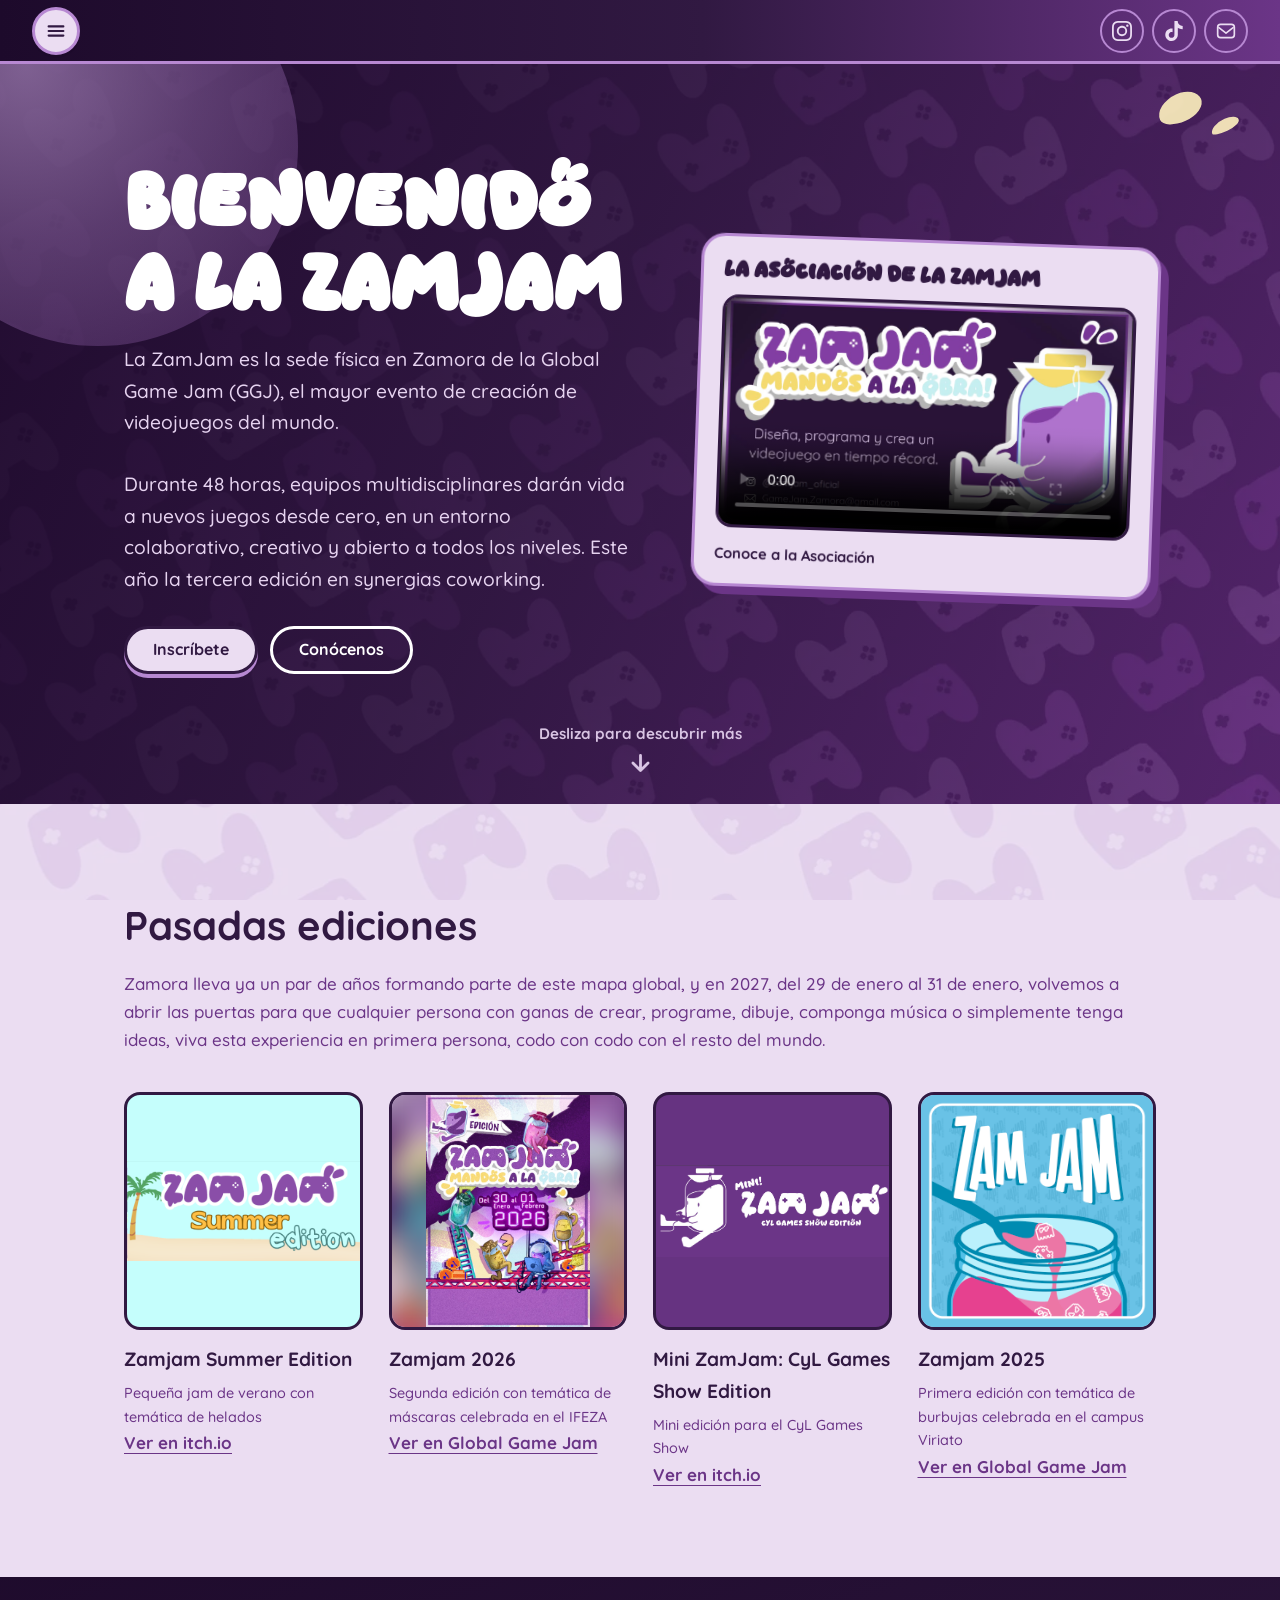
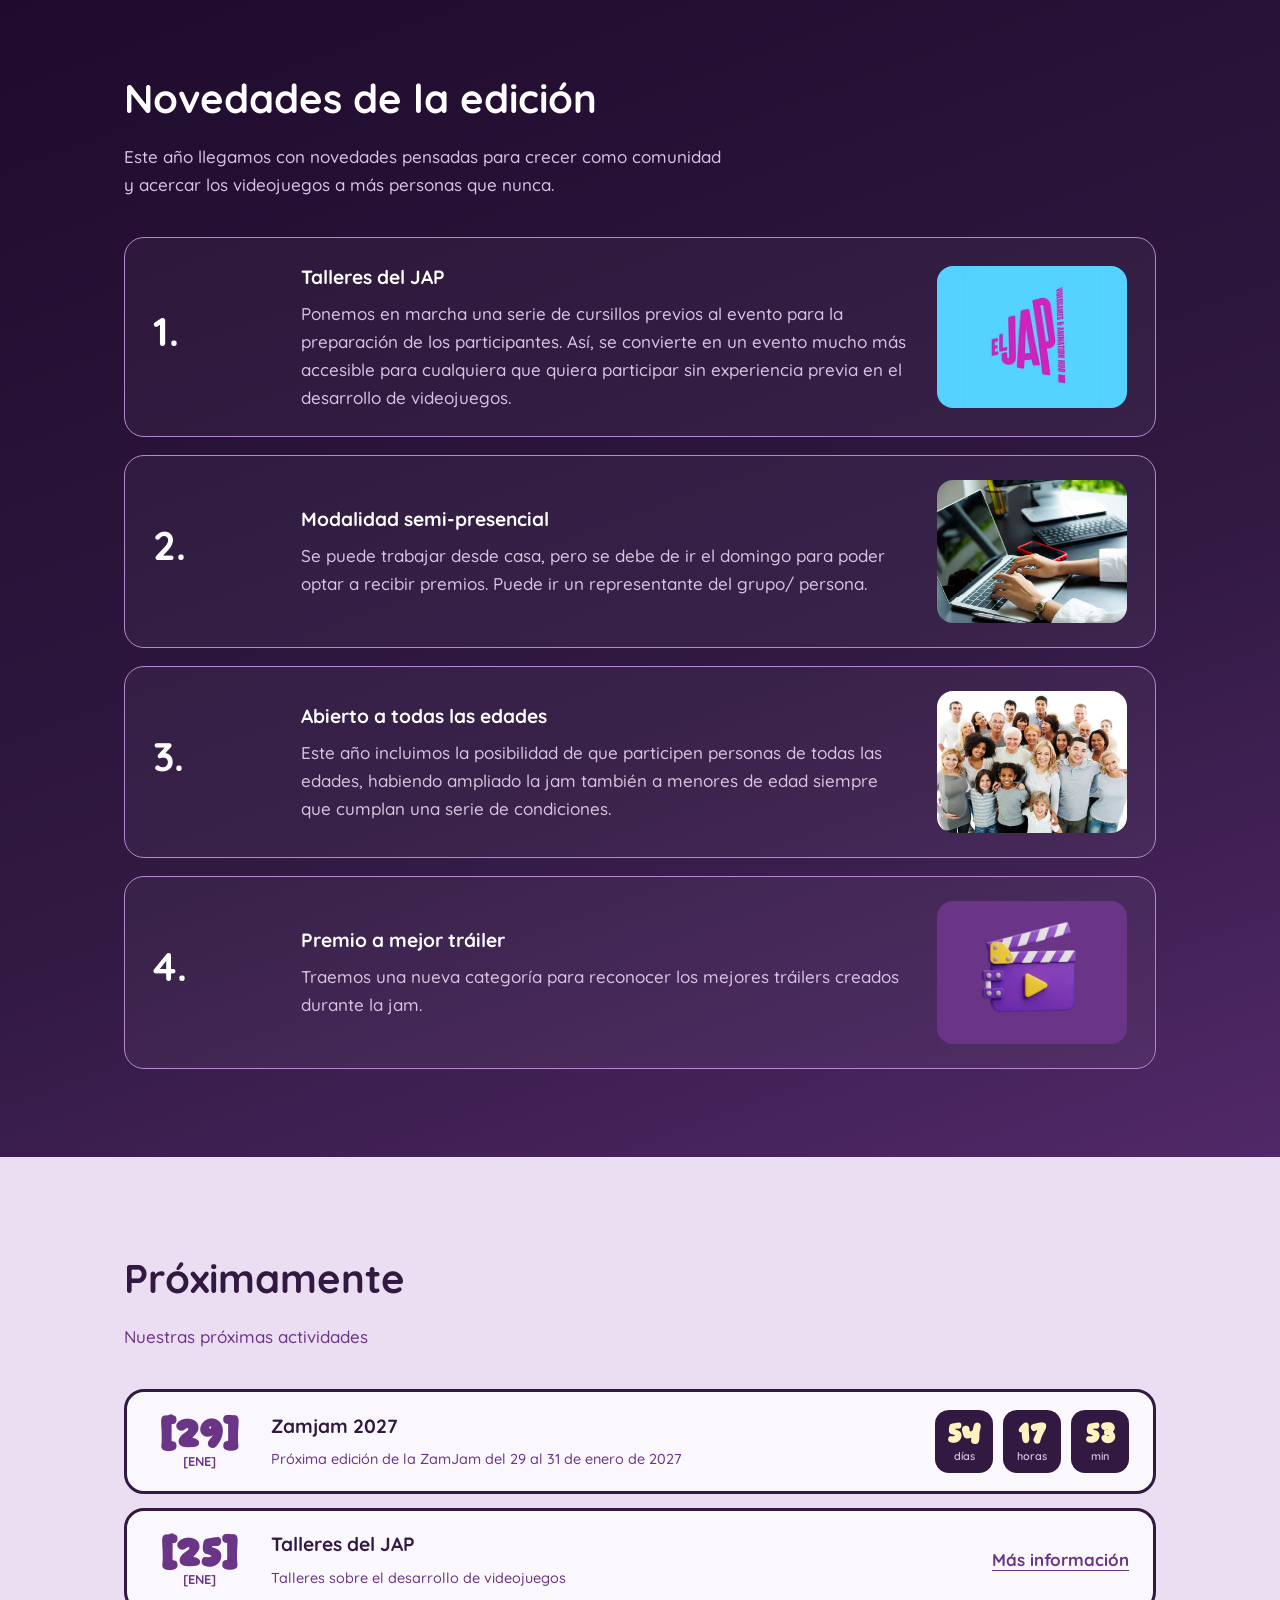
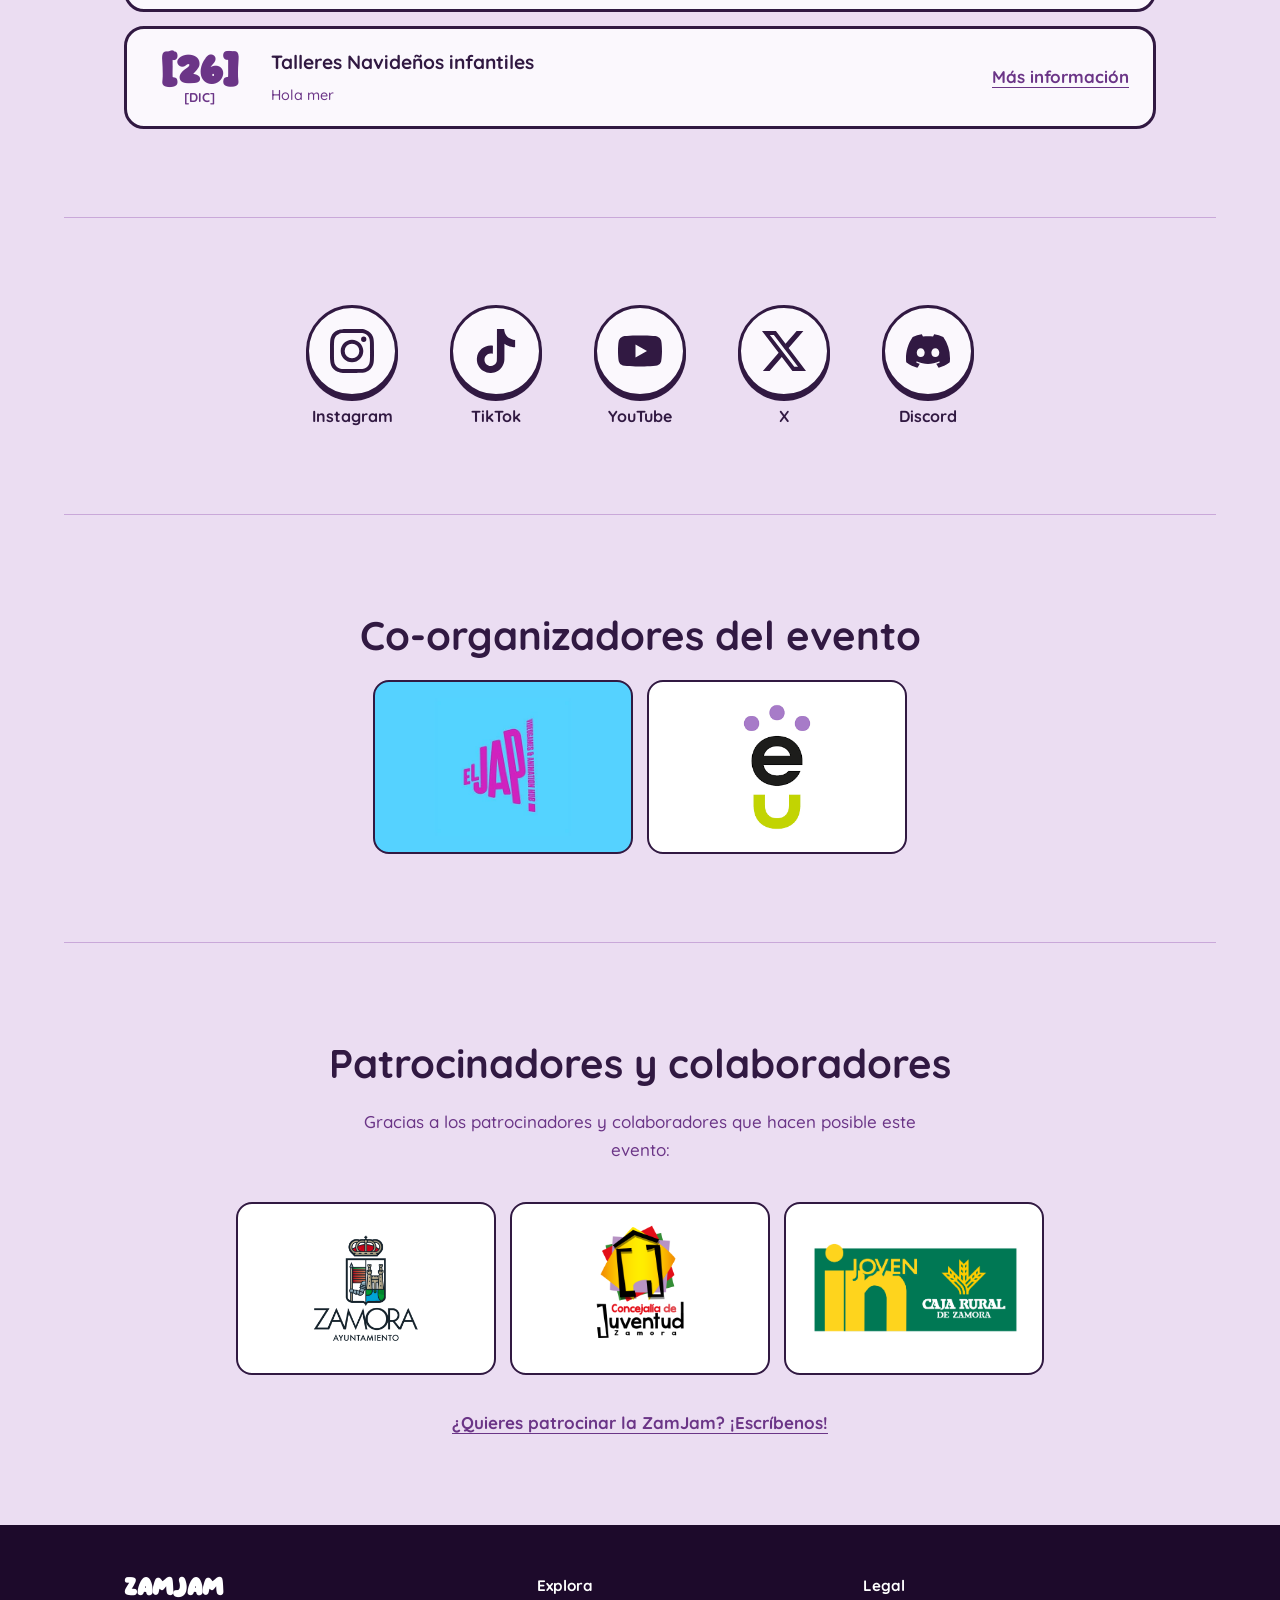
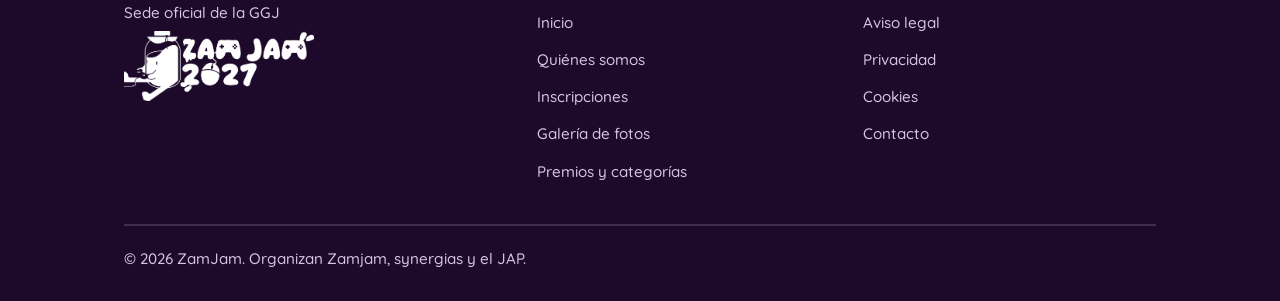
==== index.html @ feb39ad1 "archivos" ====
<!DOCTYPE html>
<html lang="es"><head><meta charset="UTF-8"><meta name="viewport" content="width=device-width,initial-scale=1,viewport-fit=cover">
<title>Inicio – ZamJam</title>
<meta name="description" content="ZamJam: sede oficial de la Global Game Jam en Zamora. Descubre las pasadas ediciones, las novedades y la próxima jam.">
<meta name="theme-color" content="#311942">
<meta property="og:type" content="website"><meta property="og:locale" content="es_ES"><meta property="og:title" content="Inicio – ZamJam"><meta property="og:description" content="ZamJam: sede oficial de la Global Game Jam en Zamora. Descubre las pasadas ediciones, las novedades y la próxima jam.">
<link rel="icon" href="favicon.ico" sizes="48x48"><link rel="icon" type="image/png" sizes="32x32" href="favicon-32.png"><link rel="icon" type="image/png" sizes="192x192" href="favicon-192.png"><link rel="apple-touch-icon" href="apple-touch-icon.png">
<link rel="preconnect" href="https://fonts.googleapis.com"><link rel="preconnect" href="https://fonts.gstatic.com" crossorigin>
<link rel="stylesheet" href="https://fonts.googleapis.com/css2?family=Fredoka:wght@500;600;700&family=Quicksand:wght@500;600;700&display=swap">
<link rel="stylesheet" href="style.css"></head>
<body id="top">
<div data-layout="header"></div>
<main id="contenido" tabindex="-1">
<section class="hero"><div class="wrap">
 <div>
  <h1>Bienvenido a la ZamJam</h1>
  <p class="lead">La ZamJam es la sede física en Zamora de la Global Game Jam (GGJ), el mayor evento de creación de videojuegos del mundo.</p>
  <p class="lead">Durante 48 horas, equipos multidisciplinares darán vida a nuevos juegos desde cero, en un entorno colaborativo, creativo y abierto a todos los niveles.  Este año la tercera edición en synergias coworking.</p>
  <div class="btns"><a class="btn" href="inscripciones.html">Inscríbete</a><a class="btn line" href="quienes-somos.html">Conócenos</a></div>
 </div>
 <div class="label">
  <b>La Asociación de la ZamJam</b>
  <div class="ph vid d"><video controls autoplay muted loop playsinline preload="auto" poster="videos/presentacion.jpg" aria-label="Vídeo de presentación de la Asociación de la ZamJam"><source src="videos/presentacion.mp4" type="video/mp4">Tu navegador no soporta la etiqueta de vídeo. <a href="videos/presentacion.mp4">Descarga el vídeo</a>.</video></div>
  <dl><dt>Conoce a la Asociación</dt></dl>
 </div>
</div>
 <a class="scroll-hint" href="#ediciones"><span>Desliza para descubrir más</span><svg viewBox="0 0 24 24" aria-hidden="true"><path d="M12 5v14M5 12l7 7 7-7"/></svg></a>
</section>

<section class="sec" id="ediciones"><div class="wrap">
 <h2>Pasadas ediciones</h2>
 <p class="lead wide">Zamora lleva ya un par de años formando parte de este mapa global, y en 2027, del 29 de enero al 31 de enero, volvemos a abrir las puertas para que cualquier persona con ganas de crear, programe, dibuje, componga música o simplemente tenga ideas, viva esta experiencia en primera persona, codo con codo con el resto del mundo.</p>
 <div class="eds">
  <a href="https://itch.io/jam/zamjam-verano" target="_blank" rel="noopener"><div class="ph" style="background:#C5FEFC"><img src="img/verano.png" alt="Portada de la Zamjam Summer Edition" loading="lazy"></div><h3>Zamjam Summer Edition</h3><p class="soft small">Pequeña jam de verano con temática de helados</p><span class="go">Ver en itch.io</span></a>
  <a href="https://globalgamejam.org/jam-sites/2026/zamjam" target="_blank" rel="noopener"><div class="ph fill" style="--bg:url(img/cartel2026.jpg)"><img src="img/cartel2026.jpg" alt="Portada de la Zamjam 2026" loading="lazy"></div><h3>Zamjam 2026</h3><p class="soft small">Segunda edición con temática de máscaras celebrada en el IFEZA</p><span class="go">Ver en Global Game Jam</span></a>
  <a href="https://itch.io/jam/minizamjam-cyl-games-show-edition-2026" target="_blank" rel="noopener"><div class="ph" style="background:#663381"><img src="img/cyl.png" alt="Portada de la Mini ZamJam CyL Games Show Edition" loading="lazy"></div><h3>Mini ZamJam: CyL Games Show Edition</h3><p class="soft small">Mini edición para el CyL Games Show</p><span class="go">Ver en itch.io</span></a>
  <a href="https://globalgamejam.org/jam-sites/2025/zamjam-eljap" target="_blank" rel="noopener"><div class="ph"><img src="img/cartel2025.jpg" alt="Portada de la Zamjam 2025" loading="lazy"></div><h3>Zamjam 2025</h3><p class="soft small">Primera edición con temática de burbujas celebrada en el campus Viriato</p><span class="go">Ver en Global Game Jam</span></a>
 </div>
</div></section>

<section class="sec dark news"><div class="wrap">
 <h2>Novedades de la edición</h2>
 <p class="lead">Este año llegamos con novedades pensadas para crecer como comunidad y acercar los videojuegos a más personas que nunca.</p>
 <article><h2>1.</h2><div><h3>Talleres del JAP</h3><p class="soft">Ponemos en marcha una serie de cursillos previos al evento para la preparación de los participantes. Así, se convierte en un evento mucho más accesible para cualquiera que quiera participar sin experiencia previa en el desarrollo de videojuegos.</p></div><div class="ph" style="background:#55D2FF"><img class="contain" src="img/patrocinadores/jap.jpg" alt="Logotipo de El JAP, Videogames &amp; Animation Hub" loading="lazy"></div></article>
 <article><h2>2.</h2><div><h3>Modalidad semi-presencial</h3><p class="soft">Se puede trabajar desde casa, pero se debe de ir el domingo para poder optar a recibir premios.  Puede ir un representante del grupo/ persona.</p></div><div class="ph d"><img src="img/online.png" alt="Persona trabajando con un portátil desde casa" loading="lazy"></div></article>
 <article><h2>3.</h2><div><h3>Abierto a todas las edades</h3><p class="soft">Este año incluimos la posibilidad de que participen personas de todas las edades, habiendo ampliado la jam también a menores de edad siempre que cumplan una serie de condiciones.</p></div><div class="ph d"><img src="img/edades.jpg" alt="Grupo de personas de todas las edades" loading="lazy"></div></article>
 <article><h2>4.</h2><div><h3>Premio a mejor tráiler</h3><p class="soft">Traemos una nueva categoría para reconocer los mejores tráilers creados durante la jam.</p></div><div class="ph d"><img class="contain" src="img/trailer.png" alt="Claqueta de cine morada" loading="lazy"></div></article>
</div></section>

<section class="sec"><div class="wrap">
 <h2>Próximamente</h2>
 <p class="lead">Nuestras próximas actividades</p>
 <div class="next">
  <article><div class="day">[29]<small>[ENE]</small></div><div><h3>Zamjam 2027</h3><p class="soft small">Próxima edición de la ZamJam del 29 al 31 de enero de 2027 </p></div>
   <div class="count" data-fecha="2027-01-29T16:00"><div><b>00</b><small>días</small></div><div><b>00</b><small>horas</small></div><div><b>00</b><small>min</small></div></div></article>
  <article><div class="day">[25]<small>[ENE]</small></div><div><h3>Talleres del JAP</h3><p class="soft small">Talleres sobre el desarrollo de videojuegos</p></div><a class="go" href="https://es.pinterest.com/pin/1100848702688211702/">Más información</a></article>
  <article><div class="day">[26]<small>[DIC]</small></div><div><h3>Talleres Navideños infantiles</h3><p class="soft small">Hola mer</p></div><a class="go" href="https://es.pinterest.com/pin/1124914813218585375/">Más información</a></article>
 </div>
</div></section>

<section class="sec"><div class="wrap">
<div class="social">
  <a href="https://www.instagram.com/zamjam_oficial/" target="_blank" rel="noopener noreferrer" aria-label="Instagram: @zamjam_oficial"><span class="ico"><svg aria-hidden="true"><use href="#i-instagram"/></svg></span><small>Instagram</small></a>
  <a href="https://www.tiktok.com/@zamjam_oficial" target="_blank" rel="noopener noreferrer" aria-label="TikTok: @zamjam_oficial"><span class="ico"><svg aria-hidden="true"><use href="#i-tiktok"/></svg></span><small>TikTok</small></a>
  <a href="https://www.youtube.com/@lazamjam" target="_blank" rel="noopener noreferrer" aria-label="YouTube: @lazamjam"><span class="ico"><svg aria-hidden="true"><use href="#i-youtube"/></svg></span><small>YouTube</small></a>
  <a href="https://x.com/Zamjam_oficial" target="_blank" rel="noopener noreferrer" aria-label="X: @Zamjam_oficial"><span class="ico"><svg aria-hidden="true"><use href="#i-x"/></svg></span><small>X</small></a>
  <a href="https://discord.com/invite/7PkWeKQUhb" target="_blank" rel="noopener noreferrer" aria-label="Discord de la ZamJam"><span class="ico"><svg aria-hidden="true"><use href="#i-discord"/></svg></span><small>Discord</small></a>
</div>
</div></section>

<section class="sec centered"><div class="wrap">
 <h2>Co-organizadores del evento</h2>
 <div class="logos two"><div class="ph" style="background:#55D2FF"><img src="img/patrocinadores/jap.jpg" alt="Logotipo de El JAP, Videogames &amp; Animation Hub" loading="lazy"></div><div class="ph"><img src="img/patrocinadores/synergias.png" alt="Logotipo de Synergias, marketing y eventos" loading="lazy"></div></div>
</div></section>

<section class="sec centered"><div class="wrap">
 <h2>Patrocinadores y colaboradores</h2>
 <p class="lead">Gracias a los patrocinadores y colaboradores que hacen posible este evento:</p>
 <div class="logos three"><div class="ph"><img src="img/patrocinadores/AytoZamoa_Logo-VERT-color.jpg" alt="Escudo del Ayuntamiento de Zamora" loading="lazy"></div><div class="ph"><img src="img/patrocinadores/Logo_Juventud_cartel.png" alt="Logotipo de la Concejalía de Juventud de Zamora" loading="lazy"></div><div class="ph"><img src="img/patrocinadores/cajarural.png" alt="Logotipo de Joven In y Caja Rural de Zamora" loading="lazy"></div></div>
 <p style="margin-top:34px"><a class="go" href="#" data-mail>¿Quieres patrocinar la ZamJam? ¡Escríbenos!</a></p>
</div></section>
</main>
<div data-layout="footer"></div>
<script src="layout.js"></script>
<script src="app.js"></script></body></html>
---- style.css ----
/* ZamJam – hoja de estilos
   Menú oculto (cajón lateral), mobile-first en espíritu, accesible. */
@font-face{font-family:'Momentz';src:local('Momentz'),url('fonts/Momentz.ttf') format('truetype');font-display:swap}
:root{
  /* Paleta oficial (guía visual) */
  --zarza:#311942;      /* fondo oscuro */
  --leche:#EBDDF2;      /* fondo claro */
  --lila:#B788D2;--uva:#8A4EA8;--ciruela:#6B3587;   /* básicos */
  --fresa:#DB4AAE;--yema:#FADD74;--menta:#5FD0B1;--azul:#4B6FAC;   /* contraste */
  --panel:#FBF8FD;--crema:#FFF2BF;--noche:#1D0A2B;      /* relleno de tarjetas */
  --tinta:#311942;--suave:#6B3587;--linea:#C9A8D9;
  --fresa-d:#6B3587;    /* enlaces y acentos en ciruela (contraste AA) */
  --error:#B3123F;
  --bar:calc(64px + env(safe-area-inset-top,0px));
  --disp:'Momentz','Fredoka','Trebuchet MS',sans-serif;--body:'Quicksand','Segoe UI',sans-serif;
  --r:20px;
}
*,*::before,*::after{box-sizing:border-box}
*{margin:0;padding:0}
[hidden]{display:none!important}
html{scroll-behavior:smooth;scroll-padding-top:calc(var(--bar) + 16px);-webkit-text-size-adjust:100%}
body{font:500 1.0625rem/1.65 var(--body);background:var(--leche);color:var(--tinta);padding-top:var(--bar);overflow-x:hidden;min-height:100vh}
/* Trama de mandos fija al fondo de todas las páginas */
body::before{content:'';position:fixed;inset:0;z-index:-1;background:url(img/trama-mandos-clara.webp) center/cover no-repeat;opacity:.18;pointer-events:none}
img,svg,video{max-width:100%;display:block}
a{color:inherit}
button{font:inherit;color:inherit}
:focus-visible{outline:3px solid var(--fresa);outline-offset:3px}
main:focus{outline:none}
h1{font-family:var(--disp);letter-spacing:0;line-height:1.1;font-weight:700;text-wrap:balance}
h1{font-size:clamp(2.3rem,7vw + .4rem,4.6rem)}
h2{font-family:var(--body);font-size:clamp(1.6rem,3.2vw + .6rem,2.5rem);margin-bottom:12px; font-weight:bold}
h3{font-family:var(--body);font-size:1.2rem;margin-bottom:6px; font-weight:bold}
p+p{margin-top:12px}
.soft{color:var(--suave)}
.small{font-size:.9rem}
.skip{position:fixed;left:12px;top:-80px;z-index:100;background:var(--leche);color:var(--zarza);padding:10px 18px;border-radius:999px;font-weight:700;text-decoration:none;transition:top .15s;border:3px solid var(--zarza)}
.skip:focus{top:calc(env(safe-area-inset-top,0px) + 10px)}

/* ---------- Barra superior ---------- */
.bar{position:fixed;inset:0 0 auto 0;height:var(--bar);padding:env(safe-area-inset-top,0px) clamp(12px,3vw,32px) 0;z-index:40;background:linear-gradient(90deg,var(--noche),var(--zarza) 55%,var(--ciruela));color:#fff;display:flex;align-items:center;border-bottom:3px solid var(--lila)}

.menu-btn{display:grid;place-items:center;width:48px;height:48px;padding:0;border:3px solid var(--lila);border-radius:50%;background:var(--leche);color:var(--zarza);cursor:pointer;box-shadow:0 3px 0 var(--noche);transition:transform .12s,box-shadow .12s,background .12s}
.menu-btn:hover{background:#fff}
.menu-btn:active{transform:translateY(3px);box-shadow:none}
.menu-btn svg,.drawer-close svg{width:22px;height:22px;stroke:currentColor;stroke-width:2.4;stroke-linecap:round;fill:none}
.brand{display:flex;align-items:center;gap:10px;text-decoration:none;font:700 1.45rem var(--disp);color:var(--ciruela)}



.bar-social{margin-left:auto;display:flex;align-items:center;gap:8px}
.bar-social a{display:grid;place-items:center;width:44px;height:44px;border-radius:50%;border:2px solid var(--lila);color:var(--leche);text-decoration:none;transition:transform .12s,background .12s,color .12s}
.bar-social a:hover{background:var(--lila);color:var(--zarza);transform:translateY(-2px)}
.bar-social a:active{transform:none}
.bar-social svg{width:20px;height:20px;fill:currentColor}

/* ---------- Cajón de navegación (oculto por defecto) ---------- */
.drawer{position:fixed;inset:0 auto 0 0;width:min(340px,88vw);z-index:60;background:linear-gradient(180deg,var(--zarza),var(--noche));color:var(--leche);
  padding:calc(22px + env(safe-area-inset-top,0px)) 22px calc(24px + env(safe-area-inset-bottom,0px));
  display:flex;flex-direction:column;gap:30px;overflow-y:auto;overscroll-behavior:contain;
  transform:translateX(-102%);visibility:hidden;transition:transform .28s cubic-bezier(.2,.8,.2,1),visibility 0s .28s}
.drawer.open{transform:none;visibility:visible;box-shadow:12px 0 48px #0007;transition:transform .28s cubic-bezier(.2,.8,.2,1),visibility 0s}
.drawer .brand{color:#fff}
.drawer-head{display:flex;align-items:center;justify-content:space-between;gap:12px}
.drawer-close{width:44px;height:44px;display:grid;place-items:center;border:0;border-radius:50%;background:#ffffff1a;color:#fff;cursor:pointer}
.drawer-close:hover{background:#ffffff33}
.drawer nav{display:flex;flex-direction:column;gap:4px}
.drawer nav a{padding:13px 18px;border-radius:999px;text-decoration:none;font-weight:600;font-size:1.1rem;color:var(--leche)}
.drawer nav a:hover{background:#ffffff14}
.drawer nav a[aria-current]{background:var(--lila);color:var(--zarza);font-weight:700}
.drawer-foot{margin-top:auto;display:grid;gap:14px;font-size:.95rem;color:#d8c4e2}
.drawer-foot b{color:#fff}
.drawer-foot .btn{text-align:center}
.scrim{position:fixed;inset:0;z-index:50;background:#1a0820b8;opacity:0;visibility:hidden;transition:opacity .25s,visibility 0s .25s}
.scrim.open{opacity:1;visibility:visible;transition:opacity .25s}
html.nav-open,html.lb-open{overflow:hidden}

/* ---------- Botones tipo pegatina ---------- */
.btn{display:inline-flex;align-items:center;justify-content:center;min-height:48px;padding:10px 26px;border-radius:999px;background:var(--uva);color:#fff;text-decoration:none;border:3px solid var(--zarza);cursor:pointer;font:700 1rem/1.2 var(--body);text-align:center;box-shadow:0 4px 0 var(--zarza);transition:transform .12s,box-shadow .12s,background .12s}
.btn:hover{background:var(--ciruela)}
.btn:active{transform:translateY(4px);box-shadow:none}
.btn.alt{background:var(--lila);color:var(--zarza)}
.btn.alt:hover{background:#c9a0de}
.btn.line{background:transparent;color:inherit;border-color:currentColor;box-shadow:none}
.btn.line:hover{background:#ffffff26}
.hero .btn:not(.line),.head .btn:not(.line),.dark .btn:not(.line),.ticket-buy .btn,.drawer .btn{background:var(--leche);color:var(--zarza);border-color:var(--zarza);box-shadow:0 4px 0 var(--lila)}
.hero .btn:not(.line):hover,.head .btn:not(.line):hover,.dark .btn:not(.line):hover,.ticket-buy .btn:hover,.drawer .btn:hover{background:#fff}
.btn:active{transform:translateY(4px);box-shadow:none}
.btn[target=_blank]::after{content:'↗';margin-left:10px;font-weight:700}
.dark .go,.head .go,.hero .go{color:var(--crema)}
.btn.line:active{transform:none}
.btn[disabled]{opacity:.6;cursor:progress}
.go{font-weight:700;color:var(--fresa-d);text-decoration:underline;text-underline-offset:4px}

/* ---------- Estructura ---------- */
.wrap{max-width:1160px;margin:auto;padding:0 clamp(20px,5vw,64px)}
.sec{padding:clamp(52px,8vw,88px) 0}
.lead{max-width:60ch;color:var(--suave);margin-bottom:38px}
.dark{background:linear-gradient(160deg,rgba(29,10,43,.92),rgba(49,25,66,.80) 60%,rgba(107,53,135,.55)),url(img/trama-mermeladito-suave.webp) center/cover no-repeat,var(--zarza);color:var(--leche);border:0}
.dark h1,.dark h2,.dark h3{color:#fff}
.dark .lead,.dark .soft{color:#d8c4e2}
.ph{background:#D9C2E8;color:#4a2560;display:grid;place-items:center;text-align:center;font-size:.82rem;font-weight:600;padding:0;border-radius:16px;min-height:120px;overflow:hidden}
.ph:not(:has(img)):not(.vid){padding:12px}
.ph:has(>img){grid-template-columns:minmax(0,1fr);grid-template-rows:minmax(0,1fr)}
.ph.y{background:#C9A4DE;color:#3a1650}.ph.r{background:#E7CFF3;color:#4a1f63}.ph.d{background:var(--ciruela);color:var(--leche)}
.ph img{width:100%;height:100%;object-fit:cover;display:block}
.ph img.contain{object-fit:contain}
.ph img.is-placeholder{object-fit:contain;padding:16%}
.ph.vid{position:relative;aspect-ratio:16/9;min-height:0;background:#000;border:3px solid var(--zarza)}
.ph.vid video{width:100%;height:100%;object-fit:contain;background:#000}

/* ---------- Portada ---------- */
.hero{position:relative;isolation:isolate;padding:clamp(44px,8vw,96px) 0 clamp(52px,8vw,88px);overflow:hidden;color:#fff;background:linear-gradient(115deg,rgba(29,10,43,.95) 0%,rgba(49,25,66,.84) 45%,rgba(107,53,135,.60) 100%),url(img/trama-mandos-oscura.webp) center/cover no-repeat,var(--zarza)}
.hero h1{color:#fff}.hero .lead{color:#E6D3F0}
.hero::before,.hero::after,.head::before,.head::after{content:'';position:absolute;z-index:-1;pointer-events:none}
.hero::before{width:min(40vw,400px);aspect-ratio:1;border-radius:50%;background:radial-gradient(circle at 32% 30%,rgba(205,166,228,.55) 0%,rgba(183,136,210,.38) 45%,rgba(138,78,168,.22) 100%);left:-8%;top:-16%}
.hero::after{width:46px;height:28px;border-radius:55% 45% 50% 50%/60% 50% 50% 40%;background:var(--crema);opacity:.9;right:6%;top:30px;transform:rotate(-24deg);box-shadow:34px 34px 0 -8px var(--crema)}
.hero .wrap{display:grid;grid-template-columns:1.05fr .95fr;gap:clamp(32px,5vw,64px);align-items:center}
.hero p.lead{margin:22px 0 30px;font-size:1.2rem}
.btns{display:flex;flex-wrap:wrap;gap:12px}
.label{background:var(--leche);border:3px solid var(--lila);border-radius:24px;padding:20px 20px 18px;transform:rotate(2deg);box-shadow:8px 8px 0 var(--ciruela);animation:drop .7s cubic-bezier(.2,.9,.3,1.2) both;color:var(--zarza)}
@keyframes drop{from{transform:translateY(-40px) rotate(-6deg);opacity:0}}
.label b{font:700 1.3rem var(--disp);display:block;color:var(--zarza)}
.label .ph{margin:14px 0}
.label dl{font-size:.92rem;color:var(--zarza)}
.label dt{font-weight:700;display:inline}.label dd{display:inline}.label dd::after{content:'';display:block}
.eds{display:grid;grid-template-columns:repeat(auto-fit,minmax(230px,1fr));gap:26px;align-items:start}
.eds a{text-decoration:none}
.eds .ph{aspect-ratio:1;margin-bottom:14px;transition:filter .2s;border:3px solid var(--zarza)}
.eds a:hover .ph{filter:brightness(.95)}
.news article{display:grid;grid-template-columns:120px 1fr 190px;gap:28px;padding:24px 28px;margin-top:18px;border:1px solid var(--lila);border-radius:var(--r);background:#ffffff0a;align-items:center}
.news time{font:700 .95rem var(--disp);color:var(--crema)}
.news .ph{aspect-ratio:4/3;min-height:0}
.next{display:grid;gap:14px}
.next article{display:grid;grid-template-columns:96px 1fr auto;gap:24px;align-items:center;background:var(--panel);border:3px solid var(--zarza);border-radius:var(--r);padding:18px 24px}
.day{font:700 2.4rem/1 var(--disp);text-align:center;color:var(--fresa-d)}
.day small{display:block;font:700 .8rem var(--body);color:var(--suave)}
.count{display:flex;gap:10px}
.count div{text-align:center;font:700 1.6rem/1 var(--disp);min-width:58px;padding:10px 6px;border-radius:14px;background:var(--zarza);color:var(--crema)}
.count small{display:block;font:600 .68rem var(--body);color:#d8c4e2;margin-top:4px}
.count .count-end{min-width:0;padding:12px 18px;font-size:1.1rem}
.social{display:grid;grid-template-columns:repeat(auto-fit,minmax(240px,1fr));gap:0 40px}
.social a{display:flex;justify-content:space-between;align-items:baseline;gap:12px;padding:18px 0;border-bottom:2px solid var(--linea);text-decoration:none;font:700 1.25rem var(--disp)}
.social a span{font:500 .95rem var(--body);color:var(--suave);text-align:right}
.social a:hover{color:var(--fresa-d)}
.logos{display:grid;grid-template-columns:repeat(auto-fill,minmax(150px,1fr));gap:14px}
.logos .ph{background:var(--panel);border:2px solid var(--zarza);min-height:92px}
.logos.big{grid-template-columns:minmax(0,380px);margin-bottom:34px}
.logos.big .ph{min-height:150px}
.subt{font:700 1rem var(--body);color:var(--suave);margin-bottom:12px}

/* ---------- Cabeceras y bloques ---------- */
.head{position:relative;isolation:isolate;overflow:hidden;color:#fff;padding:clamp(48px,9vw,88px) 0 clamp(40px,7vw,64px)}
.head h1{max-width:14ch}
.head .lead{margin:18px 0 0;max-width:56ch;color:inherit;opacity:.9}
.head{border-bottom:3px solid var(--zarza)}
.head.y,.head.p{background:linear-gradient(110deg,rgba(29,10,43,.94),rgba(49,25,66,.82) 55%,rgba(107,53,135,.62)),url(img/trama-mandos-oscura.webp) center/cover no-repeat,var(--zarza)}
.head.r,.head.z{background:linear-gradient(250deg,rgba(29,10,43,.92),rgba(49,25,66,.84) 55%,rgba(107,53,135,.66)),url(img/trama-mermeladito.webp) center/cover no-repeat,var(--zarza)}
.head::before{width:42px;height:26px;border-radius:55% 45% 50% 50%/60% 50% 50% 40%;background:var(--crema);opacity:.85;right:clamp(24px,9vw,140px);top:34px;transform:rotate(-24deg)}
.head::after{width:24px;height:15px;border-radius:55% 45% 50% 50%/60% 50% 50% 40%;background:var(--crema);opacity:.7;right:clamp(64px,12vw,190px);top:78px;transform:rotate(-18deg)}
.two{display:grid;grid-template-columns:1.2fr 1fr;gap:clamp(32px,5vw,64px);align-items:start}
.cols3{display:grid;grid-template-columns:repeat(3,1fr);gap:36px}
.cols3>div{border-top:6px solid var(--yema);padding-top:16px}
.cols3>div:nth-child(2){border-color:var(--menta)}.cols3>div:nth-child(3){border-color:var(--fresa)}
.timeline{border-left:3px solid var(--lila);margin-left:6px;padding-left:30px;display:grid;gap:30px}
.timeline>div{position:relative}
.timeline>div::before{content:'';position:absolute;left:-40px;top:8px;width:16px;height:16px;border-radius:50%;background:var(--crema);border:3px solid var(--zarza)}
.timeline b{font:700 1.1rem var(--disp);color:var(--fresa-d)}
.team{display:grid;grid-template-columns:repeat(auto-fit,minmax(160px,1fr));gap:26px}
.team .ph{aspect-ratio:1;border-radius:50%;margin-bottom:12px;border:3px solid var(--zarza)}
.prose{max-width:70ch}
.prose h2{margin:40px 0 10px;font-size:1.7rem}
.prose h2:first-child{margin-top:0}
.prose ul{margin:12px 0 0 1.2em}

/* ---------- Inscripciones ---------- */
.status{display:flex;flex-wrap:wrap;gap:20px;justify-content:space-between;align-items:center;background:var(--panel);border:3px solid var(--zarza);border-left:10px solid var(--uva);border-radius:var(--r);padding:22px 28px}
.steps{list-style:none;counter-reset:s;display:grid;gap:22px;max-width:700px}
.steps li{counter-increment:s;display:grid;grid-template-columns:48px 1fr;gap:18px}
.steps li::before{content:counter(s);width:48px;height:48px;border-radius:50%;background:var(--lila);border:3px solid var(--zarza);color:var(--zarza);font:700 1.3rem var(--disp);display:grid;place-items:center}
.ticket{display:grid;grid-template-columns:1.25fr 1fr;max-width:900px;border-radius:26px;overflow:hidden;border:3px solid var(--zarza);background:var(--panel);box-shadow:8px 8px 0 var(--lila)}
.ticket>div{padding:clamp(24px,4vw,36px)}
.ticket-buy{display:flex;flex-direction:column;justify-content:center;gap:6px;color:var(--leche);border-left:3px dashed var(--lila);background:linear-gradient(160deg,rgba(29,10,43,.92),rgba(107,53,135,.78)),url(img/trama-mandos-oscura.webp) center/cover no-repeat,var(--zarza)}
.ticket-buy .price{color:var(--crema)}
.ticket-buy .small{color:#d8c4e2}
.ticket-buy .btn{margin-top:12px}
.ticket ul{list-style:none;margin-top:14px}
.ticket li{padding:6px 0 6px 28px;position:relative}
.ticket li::before{content:'';position:absolute;left:3px;top:15px;width:11px;height:6px;border-left:3px solid var(--ciruela);border-bottom:3px solid var(--ciruela);transform:rotate(-45deg)}



.price{font:700 3rem/1 var(--disp);margin:8px 0 16px}




form{display:grid;grid-template-columns:1fr 1fr;gap:20px;max-width:760px}
form .full{grid-column:1/-1}
label{display:block;font-weight:700;font-size:.95rem;margin-bottom:6px}
.opt{font-weight:400;color:var(--suave)}
input,select,textarea{width:100%;font:inherit;padding:12px 14px;min-height:48px;border:2px solid var(--uva);border-radius:14px;background:var(--panel);color:var(--tinta)}
textarea{resize:vertical}
input:focus,select:focus,textarea:focus{outline:3px solid #DB4AAE66;border-color:var(--zarza)}
[aria-invalid=true]{border-color:var(--error)!important;background:#fff6f8}
.err{color:var(--error);font-size:.9rem;font-weight:600;margin-top:6px}
.hint{color:var(--suave);font-size:.88rem;margin-top:6px}
.check{display:flex;gap:12px;align-items:flex-start;font-weight:400;font-size:1rem}
.check input{width:22px;height:22px;min-height:0;margin-top:3px;flex:none;accent-color:var(--ciruela)}
.hp{position:absolute!important;left:-9999px;width:1px;height:1px;overflow:hidden}
.form-status{margin-top:14px;font-weight:600;color:var(--error)}
.form-status:empty{display:none}
.ok{max-width:760px;background:var(--panel);border:3px solid var(--zarza);border-left:10px solid var(--menta);border-radius:var(--r);padding:28px}
.ok h3{font-size:1.6rem}
.ok .btn{margin-top:20px}
details{border-top:2px solid var(--linea);padding:4px 0}
details:last-of-type{border-bottom:2px solid var(--linea)}
summary{cursor:pointer;font:700 1.1rem var(--body);list-style:none;display:flex;justify-content:space-between;align-items:center;gap:20px;padding:16px 0;min-height:48px}
summary::-webkit-details-marker{display:none}
summary::after{content:'+';font-size:1.6rem;line-height:1;color:var(--fresa-d)}
details[open] summary::after{content:'–'}
details p{padding-bottom:16px;color:var(--suave);max-width:62ch}

/* ---------- Galería ---------- */
.chips{display:flex;flex-wrap:wrap;gap:10px;margin-bottom:28px}
.chip{font:500 .95rem var(--body);padding:10px 20px;min-height:44px;border-radius:999px;border:2px solid var(--zarza);background:var(--panel);color:var(--tinta);cursor:pointer;font-weight:600}
.chip:hover{background:#fff}
.chip[aria-pressed=true]{background:var(--zarza);color:#fff;border-color:var(--zarza)}
.gal{columns:3;column-gap:16px}
.gal .ph{display:grid;width:100%;border:3px solid var(--zarza);cursor:zoom-in;break-inside:avoid;margin-bottom:16px;min-height:0;transition:filter .2s}
.gal .ph:hover{filter:brightness(.94)}
.gal .ph:nth-child(3n+1){aspect-ratio:4/5}.gal .ph:nth-child(3n+2){aspect-ratio:1}.gal .ph:nth-child(3n){aspect-ratio:4/3}
.gal .hide{display:none}
.lb{position:fixed;inset:0;z-index:90;background:#14061afa;color:#fff;display:none;grid-template-rows:auto 1fr auto;padding:env(safe-area-inset-top,0px) 0 env(safe-area-inset-bottom,0px)}
.lb:not([hidden]){display:grid!important}
.lb-top{display:flex;justify-content:space-between;align-items:center;padding:12px 16px;font-weight:500}
.lb-btn{width:48px;height:48px;display:grid;place-items:center;border:0;border-radius:50%;background:#ffffff1f;color:#fff;cursor:pointer;font-size:1.6rem;line-height:1}
.lb-btn:hover{background:#ffffff40}
.lb-btn svg{width:22px;height:22px;stroke:currentColor;stroke-width:2.4;stroke-linecap:round;fill:none}
.lb-stage{position:relative;display:grid;place-items:center;min-height:0;padding:0 16px}
.lb-item{width:min(100%,960px);max-height:100%;display:grid;place-items:center}
.lb-item .ph,.lb-item img{width:100%;max-height:70vh;aspect-ratio:4/3;object-fit:contain;border-radius:12px;min-height:0}
.lb-prev,.lb-next{position:absolute;top:50%;translate:0 -50%;z-index:2}
.lb-prev{left:12px}.lb-next{right:12px}
.lb-cap{text-align:center;padding:14px 72px 18px;color:var(--leche);min-height:3.2em;font-size:.95rem}

/* ---------- Premios ---------- */
.prizes>div{display:grid;grid-template-columns:minmax(180px,1fr) 2fr 64px;gap:28px;padding:26px 0;border-top:2px solid var(--linea);align-items:baseline}
.prizes>div:last-child{border-bottom:2px solid var(--linea)}
.prize-ico{display:block;width:64px;height:64px;justify-self:end;align-self:center}
.prize-ico img{width:100%;height:100%;object-fit:contain}
.prizes h3{font-size:1.5rem;margin:0}
.chip.s{background:var(--lila);border:2px solid var(--zarza);color:var(--zarza);font-weight:700;cursor:default;min-height:0;padding:8px 18px;justify-self:start}
.table-wrap{overflow-x:auto}
table{width:100%;border-collapse:collapse}
th,td{text-align:left;padding:14px 12px;border-bottom:2px solid var(--linea)}
th{font-size:.95rem;color:var(--ciruela);font-weight:700}

/* ---------- Pie ---------- */
footer{background:linear-gradient(180deg,rgba(29,10,43,.88),rgba(29,10,43,.97)),url(img/trama-mermeladito-suave.webp) center/cover no-repeat,var(--noche);color:#d8c4e2;padding:48px 0 calc(30px + env(safe-area-inset-bottom,0px));font-size:.95rem}
.foot nav a:hover{color:var(--crema)}
.foot{display:grid;grid-template-columns:1.3fr 1fr 1fr;gap:32px}
.foot .brand{color:#fff;margin-bottom:2px}
.foot>div:first-child p{margin:0;line-height:1.4}
.foot nav{display:flex;flex-direction:column;align-content:start}
.foot nav b{color:#fff;margin-bottom:6px}
.foot nav a{padding:6px 0;text-decoration:none}
.foot nav a:hover{color:var(--crema);text-decoration:underline}
.foot-logo{width:min(190px,100%);height:auto;margin-top:8px;object-fit:contain}
.foot-bottom{margin-top:34px;padding-top:20px;border-top:2px solid #ffffff26}
.totop{position:fixed;right:max(16px,env(safe-area-inset-right,0px));bottom:max(16px,env(safe-area-inset-bottom,0px));z-index:30;width:48px;height:48px;border-radius:50%;background:var(--uva);color:#fff;border:3px solid var(--zarza);display:grid;place-items:center;box-shadow:0 3px 0 var(--zarza);text-decoration:none;opacity:0;visibility:hidden;transition:opacity .2s,visibility 0s .2s}
.totop.show{opacity:1;visibility:visible;transition:opacity .2s}
.totop svg{width:22px;height:22px;stroke:currentColor;stroke-width:2.6;stroke-linecap:round;stroke-linejoin:round;fill:none}
.notfound{text-align:center;padding:clamp(60px,14vw,140px) 0}
.notfound h1{max-width:none;margin-bottom:16px}

/* ---------- Responsive ---------- */
@media(max-width:1020px){
  .eds{grid-template-columns:1fr 1fr}
  .news article{grid-template-columns:100px 1fr 150px;gap:20px;padding:22px 22px}
}
@media(max-width:860px){
  .hero .wrap,.two,.ticket{grid-template-columns:1fr}
  .ticket-buy{border-left:0;border-top:3px dashed var(--lila)}
  .label{max-width:520px;margin-inline:auto;width:100%}
  .cols3{grid-template-columns:1fr;gap:28px}
  .prizes>div{grid-template-columns:1fr;gap:8px}
  .prize-ico{justify-self:start}
  .gal{columns:2}
  .foot{grid-template-columns:1fr 1fr}
  .foot>div:first-child{grid-column:1/-1}
}
@media(max-width:700px){
  .news article{grid-template-columns:1fr 88px;gap:6px 18px;padding:20px 18px}
  .news article time{grid-column:1/-1}
  .news .ph{min-height:0;aspect-ratio:1;font-size:.7rem;padding:4px}
  .next article{grid-template-columns:64px 1fr;gap:14px 18px;padding:18px}
  .next .count,.next article>.go{grid-column:1/-1}
  .day{font-size:2rem}
  .status{padding:20px}
  .status .btn{width:100%}
  .price{font-size:2.5rem}
}
@media(max-width:640px){
  body{font-size:1rem}
  form{grid-template-columns:1fr;gap:18px}
  .eds{grid-template-columns:1fr}
  .btns .btn{flex:1 1 100%}
  .ok{padding:22px}
  .lb-cap{padding:12px 20px 16px}
  .lb-prev,.lb-next{top:auto;bottom:-4px;translate:none;width:44px;height:44px}
  .lb-stage{padding-bottom:56px}
  /* tabla → tarjetas */
  .table-wrap thead{position:absolute;width:1px;height:1px;overflow:hidden}
  .table-wrap table,.table-wrap tbody,.table-wrap tr,.table-wrap td{display:block}
  .table-wrap tr{background:var(--panel);border:3px solid var(--zarza);border-radius:var(--r);padding:8px 16px;margin-bottom:12px}
  .table-wrap td{border:0;padding:6px 0;display:flex;justify-content:space-between;gap:16px;text-align:right}
  .table-wrap td::before{content:attr(data-label);font-weight:700;color:var(--suave);text-align:left}
}
@media(max-width:480px){



  .gal{column-gap:10px}.gal .ph{margin-bottom:10px}
  .foot{grid-template-columns:1fr}
  .count{gap:8px}.count div{min-width:0;flex:1}
  .social a{font-size:1.15rem}
}
@media(max-width:360px){.gal{columns:1}}
@media(prefers-reduced-motion:reduce){
  *,*::before,*::after{animation:none!important;transition-duration:.01ms!important}
  html{scroll-behavior:auto}
}
/* ---------- Social ---------- */
.social{display:flex;flex-wrap:wrap;gap:26px 32px}
.social a{display:flex;flex-direction:column;align-items:center;gap:10px;width:112px;padding:0;border:0;text-decoration:none;text-align:center}
.social small{font:700 1rem/1.2 var(--body);color:var(--tinta)}
.social .ico{width:92px;height:92px;border-radius:50%;background:var(--panel);border:3px solid var(--zarza);display:grid;place-items:center;box-shadow:0 4px 0 var(--zarza);transition:transform .12s,box-shadow .12s,background .12s}
.social .ico svg{width:44px;height:44px;fill:var(--zarza)}
.social a:hover .ico{background:var(--lila);transform:translateY(-3px);box-shadow:0 7px 0 var(--zarza)}
.social a:active .ico{transform:translateY(4px);box-shadow:none}

/* ---------- Redes centradas, logos, normas de menores, descarga en visor ---------- */
.social{justify-content:center}
.logos.two{grid-template-columns:repeat(2,minmax(0,1fr));max-width:560px}
.logos.three{grid-template-columns:repeat(3,minmax(0,1fr));max-width:820px}
.rules{display:grid;grid-template-columns:repeat(auto-fit,minmax(260px,1fr));gap:22px;max-width:900px}
.rules>div{background:var(--panel);border:3px solid var(--zarza);border-radius:var(--r);padding:26px;box-shadow:6px 6px 0 var(--lila)}
.rules .age{font:700 2rem/1.1 var(--disp);color:var(--ciruela);margin-bottom:8px}
.rules-note{margin-top:22px}
.lb-actions{display:flex;gap:10px;align-items:center}
.lb-dl{text-decoration:none}
.lb-dl[hidden]{display:none}

/* Equipo: dos filas de tres, todo centrado */
.team.two-rows{grid-template-columns:repeat(3,minmax(0,1fr));max-width:760px;margin-inline:auto;gap:36px 28px;text-align:center}
.team.two-rows .ph{width:min(100%,180px);margin-inline:auto}
@media(max-width:520px){.team.two-rows{gap:28px 14px}}

/* ---------- Nuestra historia: dos imágenes superpuestas ---------- */
.overlap{position:relative;aspect-ratio:5/4;width:100%}
.overlap .ph{position:absolute;border:3px solid var(--zarza);box-shadow:6px 6px 0 var(--lila);min-height:0}
.overlap .o1{left:0;top:0;width:72%;height:74%;transform:rotate(-2deg)}
.overlap .o2{right:0;bottom:0;width:58%;height:60%;transform:rotate(3deg);z-index:1}
.overlap .o1 img{object-position:50% 30%}

/* ---------- Trayectoria: collage de fotos ---------- */
.path{align-items:center}
.collage{display:grid;grid-template-columns:repeat(2,minmax(0,1fr));gap:18px;width:100%;max-width:480px;margin-inline:auto;padding:6px 8px 16px}
.collage .ph{aspect-ratio:1;border:3px solid var(--zarza);box-shadow:5px 5px 0 var(--lila);min-height:0}
.collage .ph:nth-child(odd){transform:rotate(-2.5deg)}
.collage .ph:nth-child(even){transform:rotate(2.5deg);margin-top:26px}
.collage .c1 img{object-position:50% 20%}
.collage .c2 img{object-position:30% 50%}

/* ---------- Co-organizadores y patrocinadores centrados ---------- */
.centered{text-align:center}
.centered .lead{margin-inline:auto}
.centered .logos{margin-inline:auto}
.centered .space-top{margin-top:56px}

.sec{position:relative}
.sec:not(.dark)+.sec:not(.dark)::before{
  content:'';position:absolute;top:0;left:50%;transform:translateX(-50%);
  width:min(1160px,calc(100% - 2*clamp(20px,5vw,64px)));height:1px;background:var(--linea);
}
.eds .ph{overflow:hidden}
.eds .ph img{width:100%;height:100%;object-fit:contain;display:block}

/* ---------- Logos de co-organizadores y patrocinadores ---------- */
.logos{display:flex;flex-wrap:wrap;justify-content:center;gap:14px}
.logos .ph{flex:1 1 150px;max-width:260px;aspect-ratio:3/2;min-height:0;padding:16px;background:#fff;border:2px solid var(--zarza)}
.logos .ph img{object-fit:contain}
@media(max-width:480px){.logos .ph{flex-basis:130px;padding:12px}}


/* ---------- Galería con fotos reales: se respeta la proporción de cada foto ---------- */
.gal .ph:has(>img){display:block;aspect-ratio:auto!important;padding:0;line-height:0}
.gal .ph img{width:100%;height:auto;display:block;object-fit:cover}

/* ---------- Pasadas ediciones: texto a todo el ancho y cuadrados completos ---------- */
.lead.wide{max-width:none}
.eds .ph.fill{position:relative;isolation:isolate}
.eds .ph.fill::before{content:'';position:absolute;inset:-12%;z-index:-1;background:var(--bg) center/cover no-repeat;filter:blur(16px) saturate(1.15) brightness(.9)}

/* ---------- Flecha "Desliza para descubrir más" ---------- */
.hero{padding-bottom:clamp(96px,12vw,130px)}
.scroll-hint{position:absolute;left:50%;bottom:clamp(16px,3vw,28px);transform:translateX(-50%);display:flex;flex-direction:column;align-items:center;gap:6px;color:#E6D3F0;text-decoration:none;font:700 .95rem/1.2 var(--body);text-align:center;opacity:.92}
.scroll-hint:hover{color:#fff}
.scroll-hint svg{width:26px;height:26px;stroke:currentColor;stroke-width:2.6;stroke-linecap:round;stroke-linejoin:round;fill:none;animation:nudge 1.6s ease-in-out infinite}
@keyframes nudge{0%,100%{transform:translateY(0)}50%{transform:translateY(7px)}}

/* ---------- Logo en el menú ---------- */
.brand-logo{height:46px;width:auto;max-width:100%;object-fit:contain}
.drawer .brand{padding:2px 0}

/* ---------- Premios: recuadro de categorías y jurado centrado ---------- */
.prizes-box{background:var(--panel);border:3px solid var(--zarza);border-radius:var(--r);padding:clamp(8px,2vw,18px) clamp(20px,4vw,40px);box-shadow:8px 8px 0 var(--lila)}
.prizes-box .prizes>div:first-child{border-top:0}
.prizes-box .prizes>div:last-child{border-bottom:0}
.team.jury{display:flex;flex-wrap:wrap;justify-content:center;gap:36px 40px;text-align:center}
.team.jury>div{flex:0 1 200px;display:flex;flex-direction:column;align-items:center}
.team.jury .ph{width:min(100%,180px);margin-inline:auto}
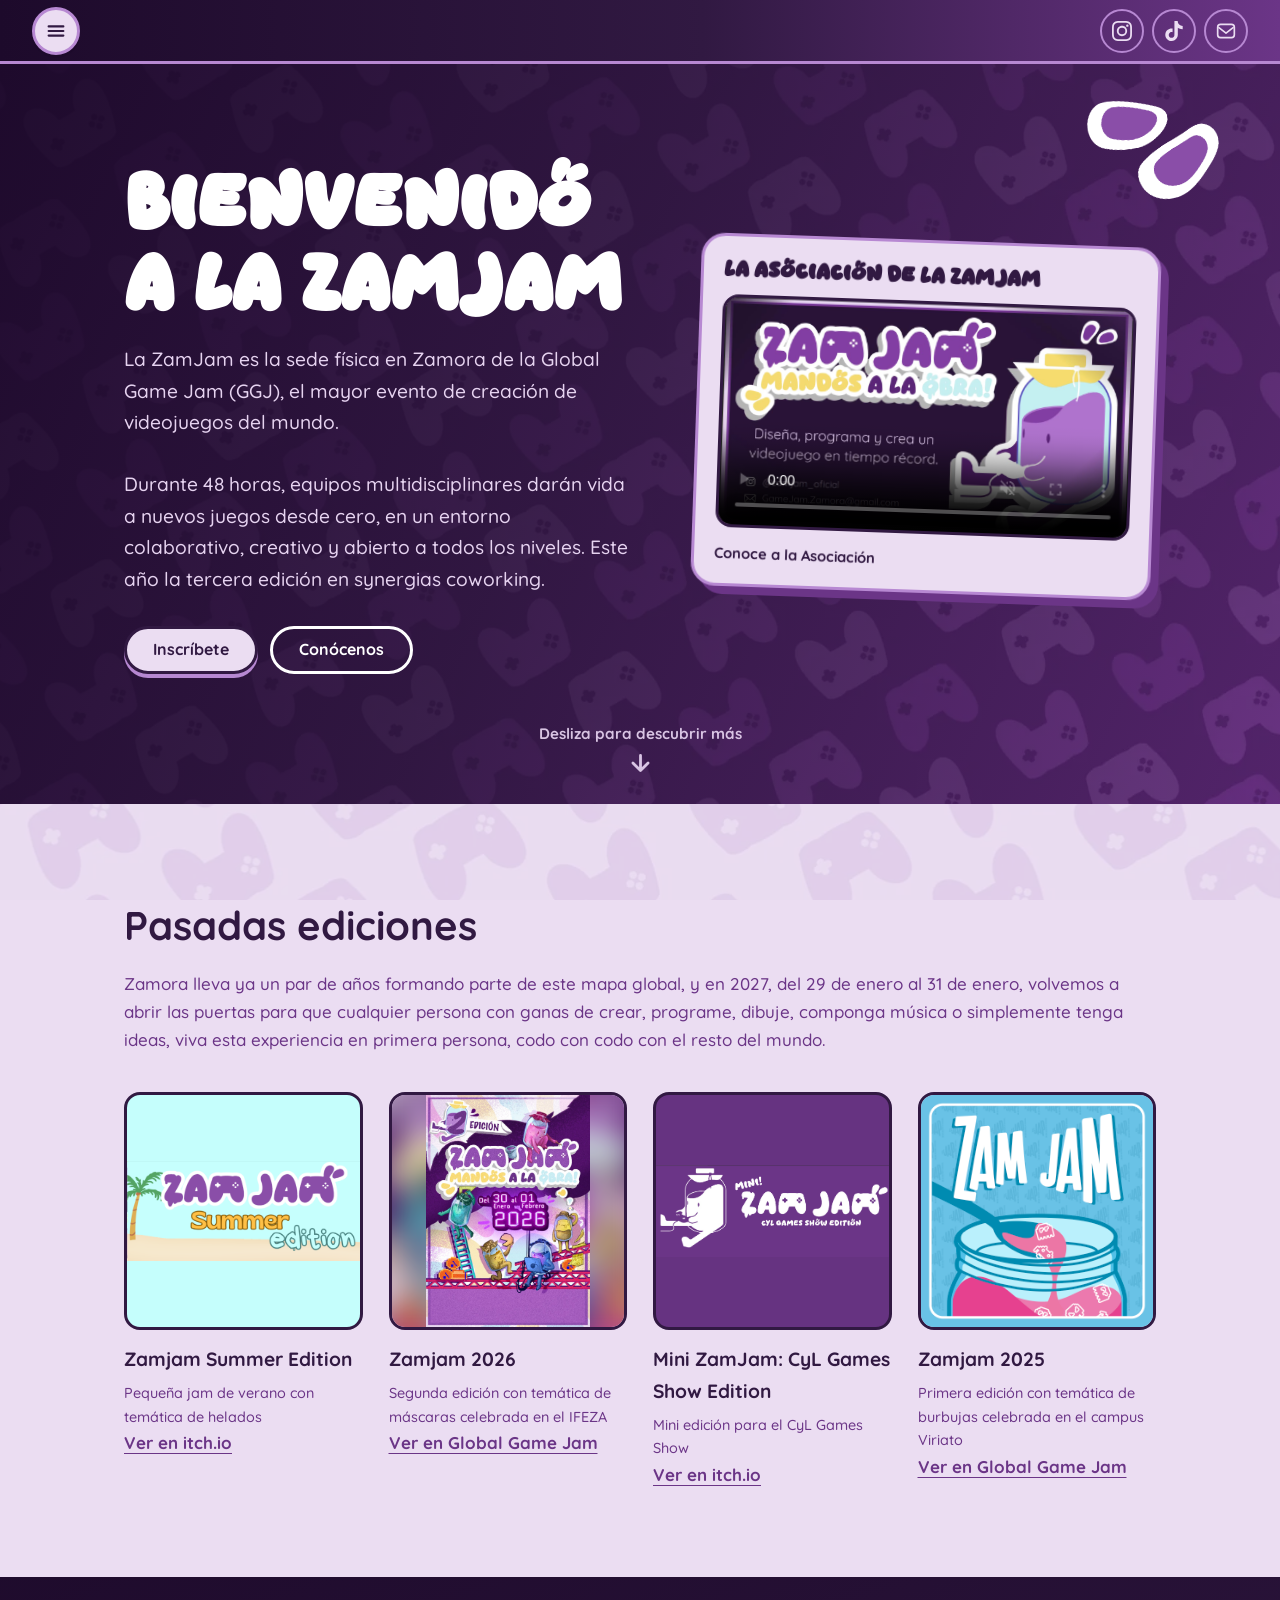
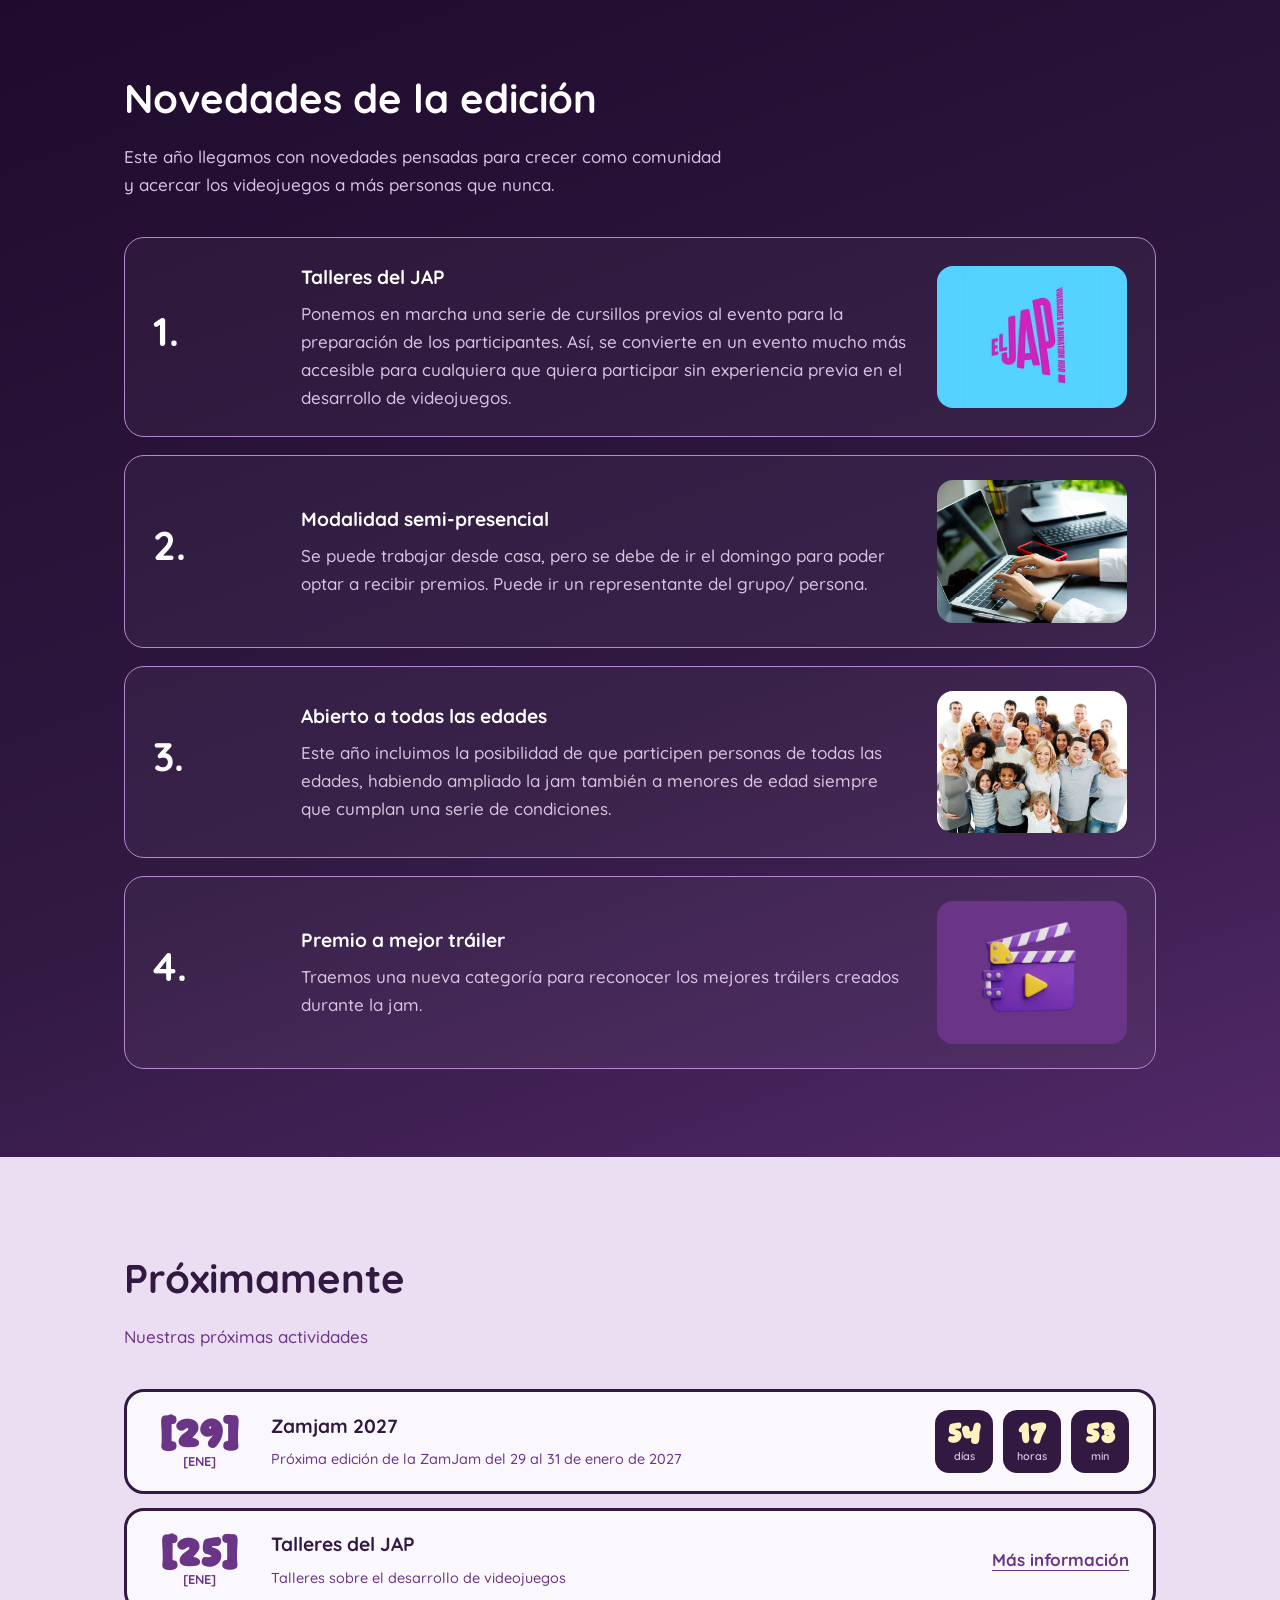
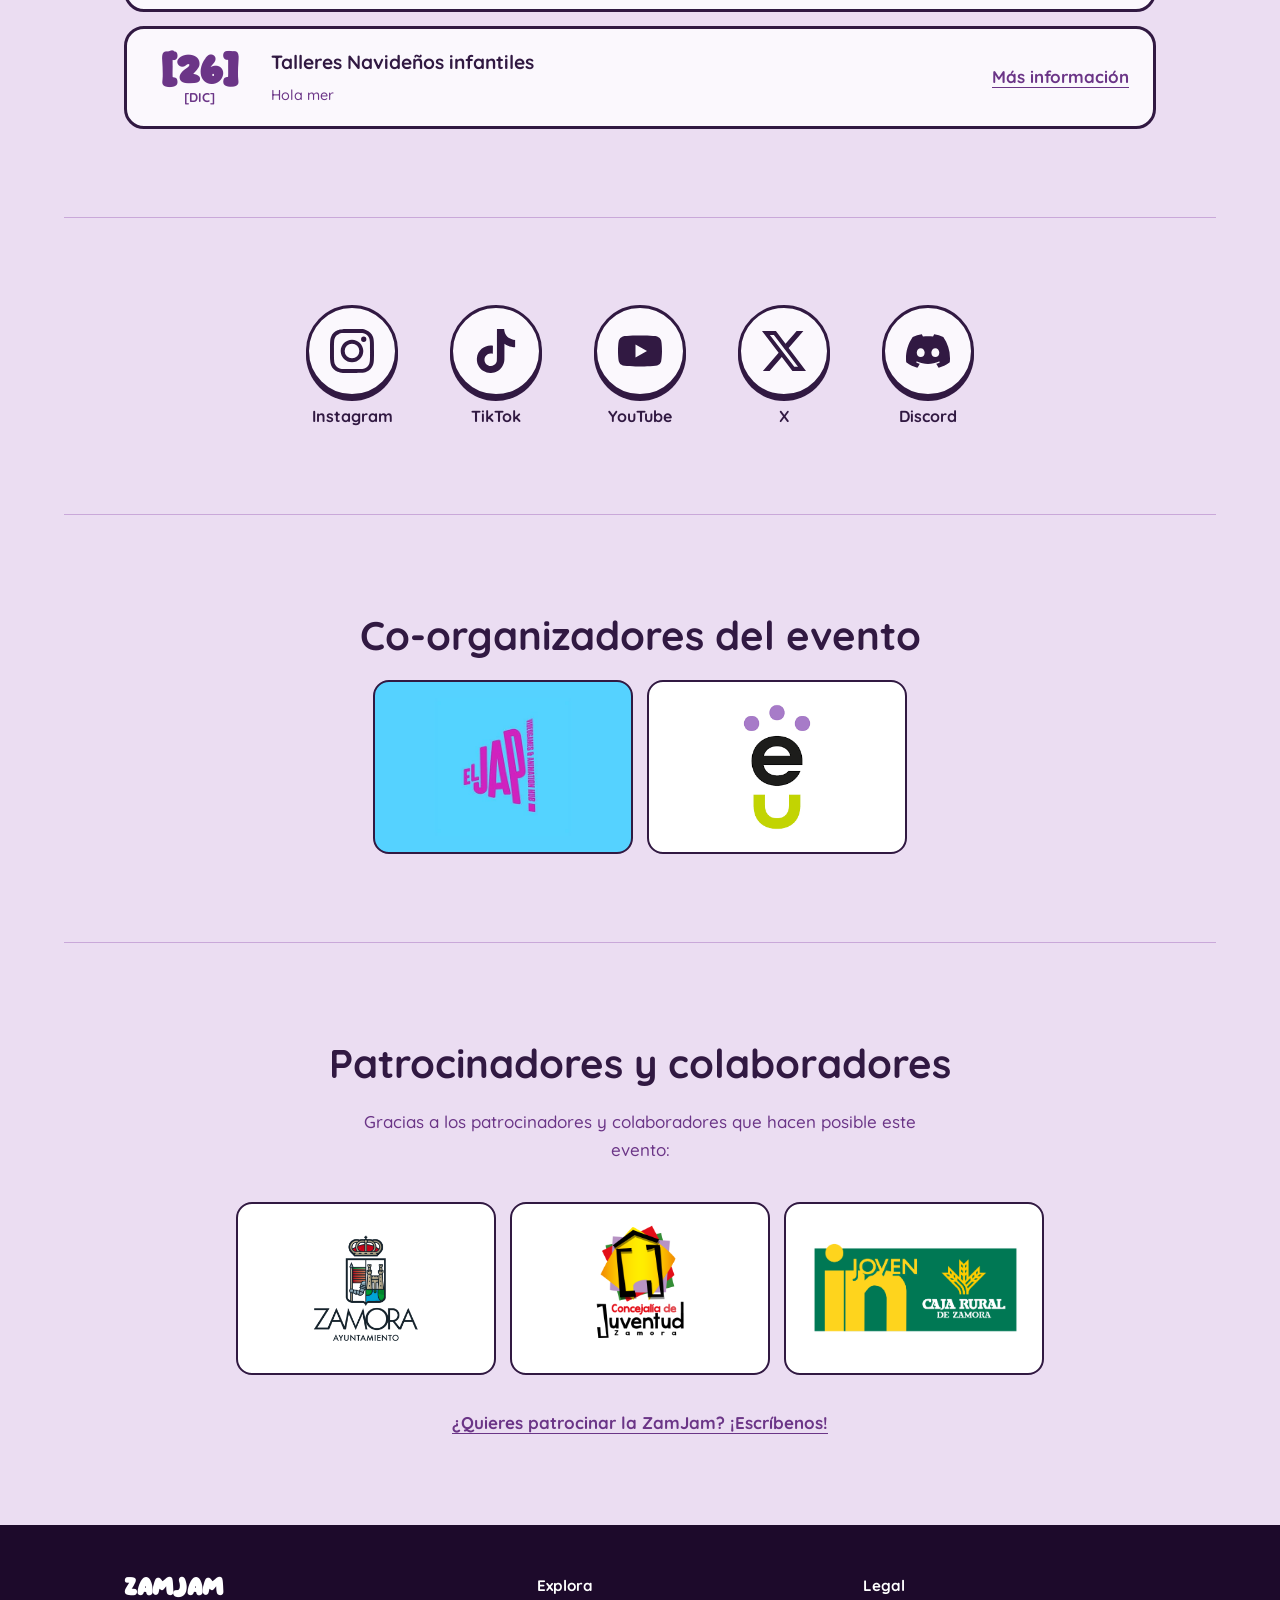
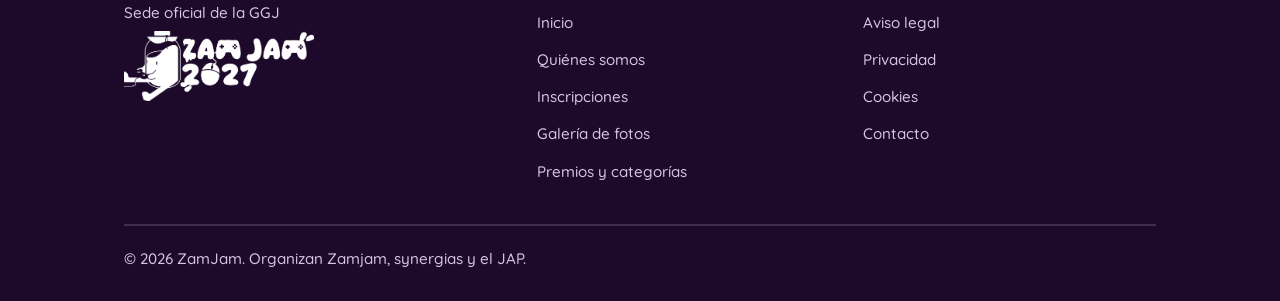
==== commit 46d43d21: "soy tonta" ====
--- a/index.html
+++ b/index.html
@@ -12,6 +12,7 @@
 <div data-layout="header"></div>
 <main id="contenido" tabindex="-1">
 <section class="hero"><div class="wrap">
+  <img class="hero-deco" src="img/gotas.png" alt="" aria-hidden="true">
  <div>
   <h1>Bienvenido a la ZamJam</h1>
   <p class="lead">La ZamJam es la sede física en Zamora de la Global Game Jam (GGJ), el mayor evento de creación de videojuegos del mundo.</p>
--- a/style.css
+++ b/style.css
@@ -112,7 +112,6 @@
 /* ---------- Portada ---------- */
 .hero{position:relative;isolation:isolate;padding:clamp(44px,8vw,96px) 0 clamp(52px,8vw,88px);overflow:hidden;color:#fff;background:linear-gradient(115deg,rgba(29,10,43,.95) 0%,rgba(49,25,66,.84) 45%,rgba(107,53,135,.60) 100%),url(img/trama-mandos-oscura.webp) center/cover no-repeat,var(--zarza)}
 .hero h1{color:#fff}.hero .lead{color:#E6D3F0}
-.hero::before,.hero::after,.head::before,.head::after{content:'';position:absolute;z-index:-1;pointer-events:none}
 .hero::before{width:min(40vw,400px);aspect-ratio:1;border-radius:50%;background:radial-gradient(circle at 32% 30%,rgba(205,166,228,.55) 0%,rgba(183,136,210,.38) 45%,rgba(138,78,168,.22) 100%);left:-8%;top:-16%}
 .hero::after{width:46px;height:28px;border-radius:55% 45% 50% 50%/60% 50% 50% 40%;background:var(--crema);opacity:.9;right:6%;top:30px;transform:rotate(-24deg);box-shadow:34px 34px 0 -8px var(--crema)}
 .hero .wrap{display:grid;grid-template-columns:1.05fr .95fr;gap:clamp(32px,5vw,64px);align-items:center}
@@ -291,9 +290,10 @@
   .foot>div:first-child{grid-column:1/-1}
 }
 @media(max-width:700px){
-  .news article{grid-template-columns:1fr 88px;gap:6px 18px;padding:20px 18px}
-  .news article time{grid-column:1/-1}
-  .news .ph{min-height:0;aspect-ratio:1;font-size:.7rem;padding:4px}
+  .news article{grid-template-columns:44px minmax(0,1fr);gap:10px 14px;padding:20px 18px}
+  .news article>h2{grid-column:1;grid-row:1;margin:0;line-height:1}
+  .news article>div:not(.ph){grid-column:2;grid-row:1;min-width:0}
+  .news article>.ph{grid-column:1/-1;grid-row:2;aspect-ratio:16/9;max-height:200px;min-height:0}
   .next article{grid-template-columns:64px 1fr;gap:14px 18px;padding:18px}
   .next .count,.next article>.go{grid-column:1/-1}
   .day{font-size:2rem}
@@ -421,3 +421,7 @@
 .team.jury{display:flex;flex-wrap:wrap;justify-content:center;gap:36px 40px;text-align:center}
 .team.jury>div{flex:0 1 200px;display:flex;flex-direction:column;align-items:center}
 .team.jury .ph{width:min(100%,180px);margin-inline:auto}
+#toast{position:fixed;left:50%;bottom:calc(20px + env(safe-area-inset-bottom,0px));translate:-50% 20px;opacity:0;pointer-events:none;z-index:60;max-width:min(92vw,420px);padding:14px 18px;border-radius:14px;background:var(--zarza);color:#fff;border:2px solid var(--lila);font-weight:600;text-align:center;transition:.25s}
+#toast.show{opacity:1;translate:-50% 0}
+.hero-deco{position:absolute;z-index:-1;right:4%;top:24px;width:clamp(70px,12vw,150px);height:auto;pointer-events:none;transform:rotate(-8deg)}
+@media(max-width:860px){.hero-deco{width:64px;right:12px;top:14px;opacity:.9}}
